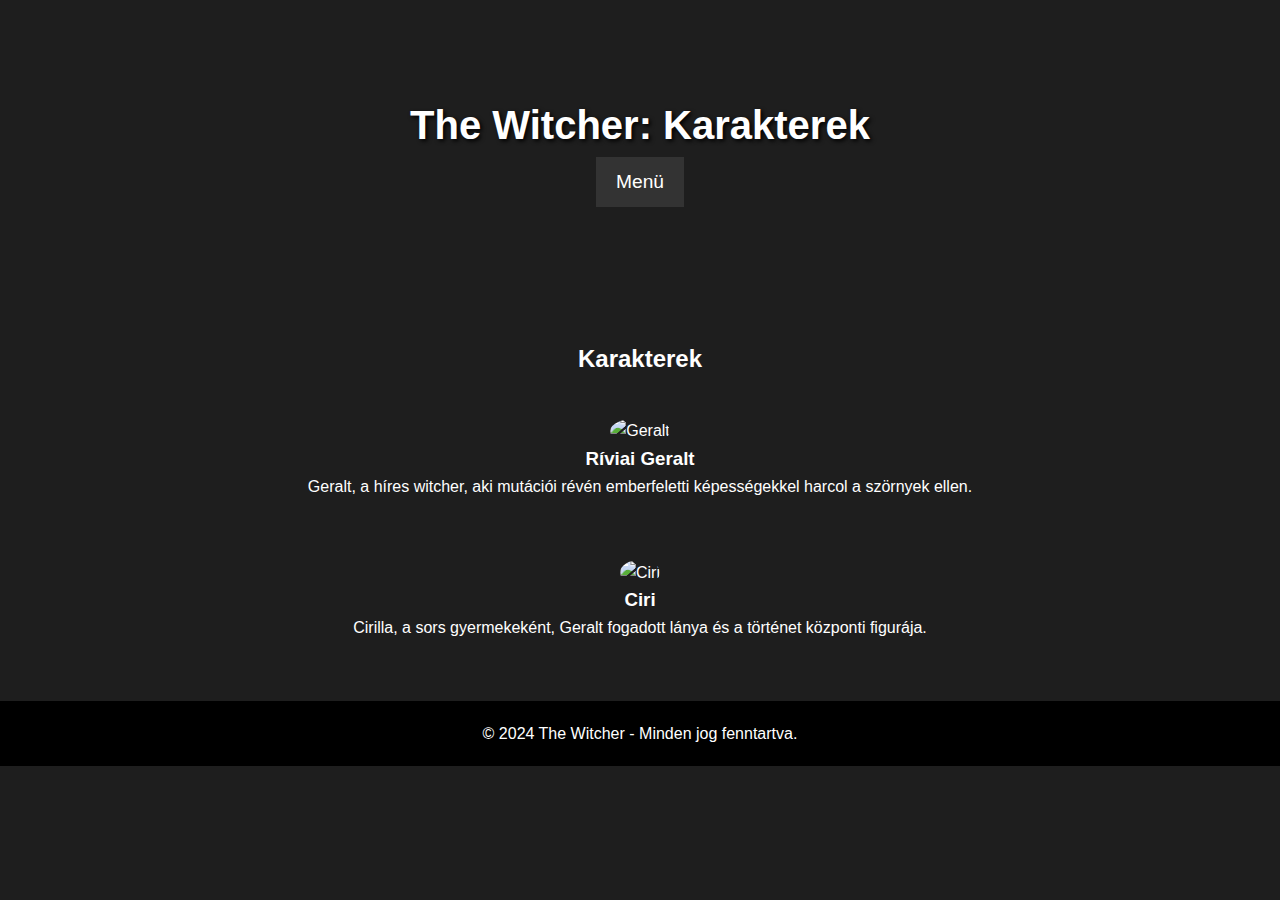
==== webVajak/characters.html @ 421a25a6 "Add files via upload" ====
<!DOCTYPE html>
<html lang="hu">
<head>
    <meta charset="UTF-8">
    <meta name="viewport" content="width=device-width, initial-scale=1.0">
    <title>The Witcher - Karakterek</title>
    <link rel="stylesheet" href="style.css">
</head>
<body>
    <header>
        <h1>The Witcher: Karakterek</h1>
        <nav>
            <ul>
                <li>
                    <a href="#">Menü</a> <!-- legordulo menupont -->
                    <ul class="dropdown">    
                        <li><a href="index.html">Főoldal</a></li>
                        <li><a href="story.html">Történet</a></li>
                        <li><a href="monsters.html">Szörnyek</a></li>
                        <li><a href="kaer-morhen.html">Kaer Morhen</a></li>
                    </ul>
                </li>    
            </ul>
        </nav>
    </header>

    <section>
        <h2>Karakterek</h2>
        <div class="character">
            <img src="https://via.placeholder.com/150" alt="Geralt">
            <h3>Ríviai Geralt</h3>
            <p>Geralt, a híres witcher, aki mutációi révén emberfeletti képességekkel harcol a szörnyek ellen.</p>
        </div>
        <div class="character">
            <img src="https://via.placeholder.com/150" alt="Ciri">
            <h3>Ciri</h3>
            <p>Cirilla, a sors gyermekeként, Geralt fogadott lánya és a történet központi figurája.</p>
        </div>
    </section>

    <footer>
        <p>&copy; 2024 The Witcher - Minden jog fenntartva.</p>
    </footer>
</body>
</html>
---- webVajak/style.css ----
* {
    margin: 0;
    padding: 0;
    box-sizing: border-box;
}

body {
    font-family: 'Arial', sans-serif;
    background-color: #1e1e1e;
    color: #ffffff;
    line-height: 1.6;
}

header {
    background: url('https://via.placeholder.com/1200x500') no-repeat center center/cover;
    height: 300px;
    text-align: center;
    color: #ffffff;
    display: flex;
    flex-direction: column;
    justify-content: center;
}

header h1 {
    font-size: 2.5rem;
    text-shadow: 2px 2px 4px #000;
}

nav ul {
    list-style-type: none;
    padding: 0;
    margin: 0;
}

nav ul li {
    display: inline-block;
    position: relative;
}

nav ul li a {
    color: #ffffff;
    padding: 10px 20px;
    text-decoration: none;
    background-color: #333;
    display: block;
    font-size: 1.2rem;
}

nav ul li ul.dropdown {
    display: none;
    position: absolute;
    top: 100%;
    left: 0;
    background-color: #333;
    padding: 0;
    margin: 0;
    list-style: none;
    z-index: 1000;
}

nav ul li ul.dropdown li {
    display: block;
}

nav ul li ul.dropdown li a {
    padding: 10px 20px;
    color: #fff;
    text-decoration: none;
    display: block;
    background-color: #444;
}

nav ul li ul.dropdown li a:hover {
    background-color: #555;
}

nav ul li:hover ul.dropdown {
    display: block;
}

section {
    padding: 40px 20px;
    text-align: center;
}

section img {
    max-width: 100%;
    height: auto;
    margin-top: 20px;
}

.character {
    display: inline-block;
    margin: 20px;
}

.character img {
    border-radius: 50%;
}

footer {
    background-color: #000;
    color: #fff;
    text-align: center;
    padding: 20px 0;
}
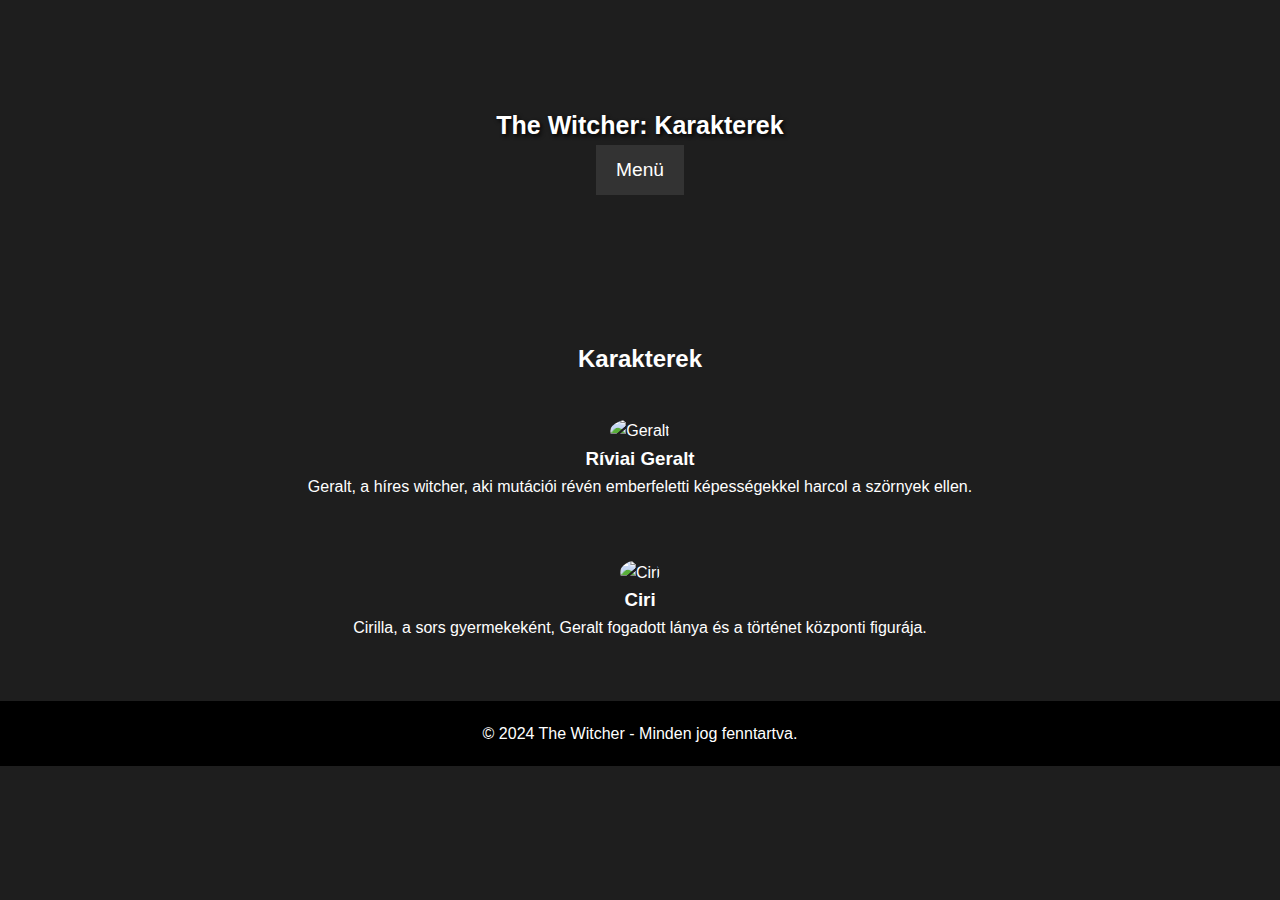
==== commit 5c43da86: "Update characters.html" ====
--- a/webVajak/characters.html
+++ b/webVajak/characters.html
@@ -18,6 +18,7 @@
                         <li><a href="story.html">Történet</a></li>
                         <li><a href="monsters.html">Szörnyek</a></li>
                         <li><a href="kaer-morhen.html">Kaer Morhen</a></li>
+                        <li><a href="games.html">A játékok</a></li>
                     </ul>
                 </li>    
             </ul>
--- a/webVajak/style.css
+++ b/webVajak/style.css
@@ -7,12 +7,31 @@
 body {
     font-family: 'Arial', sans-serif;
     background-color: #1e1e1e;
+    background-image: url('backg_image.jpg');
     color: #ffffff;
     line-height: 1.6;
 }
 
+/*.background {
+    background-image: url('backg_image.jpg');
+    background-size: auto;
+    background-position: center;
+    filter: blur(10px);
+    position: absolute;
+    width: 100%;
+    height: 100%;
+    z-index: -1;
+}*/
+
+.content {
+    background-image: url('cont_image.jpg');
+    background-position: center;
+    background-size: cover;
+    filter: blur(5px);
+}
+
 header {
-    background: url('https://via.placeholder.com/1200x500') no-repeat center center/cover;
+    background: url('backg_image.jpg') no-repeat center center/cover;
     height: 300px;
     text-align: center;
     color: #ffffff;
@@ -22,7 +41,7 @@
 }
 
 header h1 {
-    font-size: 2.5rem;
+    font-size: 25px;
     text-shadow: 2px 2px 4px #000;
 }
 
@@ -104,3 +123,4 @@
     text-align: center;
     padding: 20px 0;
 }
+
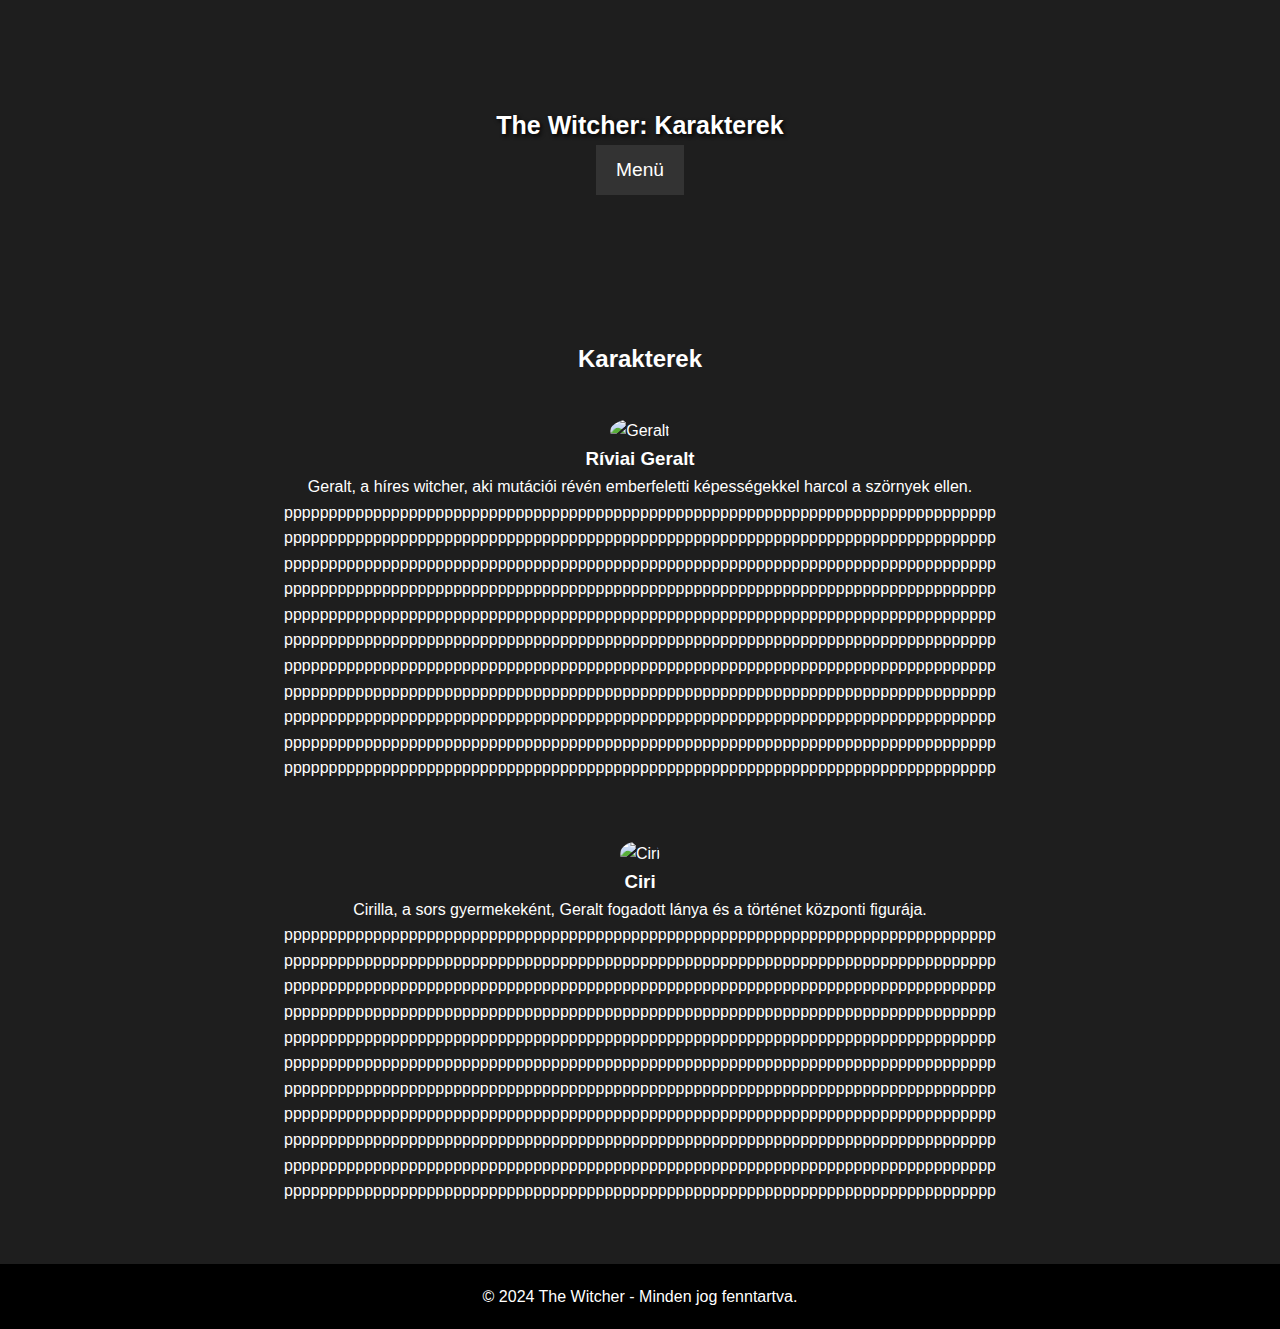
==== commit b8682023: "Update characters.html" ====
--- a/webVajak/characters.html
+++ b/webVajak/characters.html
@@ -31,11 +31,33 @@
             <img src="https://via.placeholder.com/150" alt="Geralt">
             <h3>Ríviai Geralt</h3>
             <p>Geralt, a híres witcher, aki mutációi révén emberfeletti képességekkel harcol a szörnyek ellen.</p>
+            <p>pppppppppppppppppppppppppppppppppppppppppppppppppppppppppppppppppppppppppppppppp</p>
+            <p>pppppppppppppppppppppppppppppppppppppppppppppppppppppppppppppppppppppppppppppppp</p>
+            <p>pppppppppppppppppppppppppppppppppppppppppppppppppppppppppppppppppppppppppppppppp</p>
+            <p>pppppppppppppppppppppppppppppppppppppppppppppppppppppppppppppppppppppppppppppppp</p>
+            <p>pppppppppppppppppppppppppppppppppppppppppppppppppppppppppppppppppppppppppppppppp</p>
+            <p>pppppppppppppppppppppppppppppppppppppppppppppppppppppppppppppppppppppppppppppppp</p>
+            <p>pppppppppppppppppppppppppppppppppppppppppppppppppppppppppppppppppppppppppppppppp</p>
+            <p>pppppppppppppppppppppppppppppppppppppppppppppppppppppppppppppppppppppppppppppppp</p>
+            <p>pppppppppppppppppppppppppppppppppppppppppppppppppppppppppppppppppppppppppppppppp</p>
+            <p>pppppppppppppppppppppppppppppppppppppppppppppppppppppppppppppppppppppppppppppppp</p>
+            <p>pppppppppppppppppppppppppppppppppppppppppppppppppppppppppppppppppppppppppppppppp</p>
         </div>
         <div class="character">
             <img src="https://via.placeholder.com/150" alt="Ciri">
             <h3>Ciri</h3>
             <p>Cirilla, a sors gyermekeként, Geralt fogadott lánya és a történet központi figurája.</p>
+            <p>pppppppppppppppppppppppppppppppppppppppppppppppppppppppppppppppppppppppppppppppp</p>
+            <p>pppppppppppppppppppppppppppppppppppppppppppppppppppppppppppppppppppppppppppppppp</p>
+            <p>pppppppppppppppppppppppppppppppppppppppppppppppppppppppppppppppppppppppppppppppp</p>
+            <p>pppppppppppppppppppppppppppppppppppppppppppppppppppppppppppppppppppppppppppppppp</p>
+            <p>pppppppppppppppppppppppppppppppppppppppppppppppppppppppppppppppppppppppppppppppp</p>
+            <p>pppppppppppppppppppppppppppppppppppppppppppppppppppppppppppppppppppppppppppppppp</p>
+            <p>pppppppppppppppppppppppppppppppppppppppppppppppppppppppppppppppppppppppppppppppp</p>
+            <p>pppppppppppppppppppppppppppppppppppppppppppppppppppppppppppppppppppppppppppppppp</p>
+            <p>pppppppppppppppppppppppppppppppppppppppppppppppppppppppppppppppppppppppppppppppp</p>
+            <p>pppppppppppppppppppppppppppppppppppppppppppppppppppppppppppppppppppppppppppppppp</p>
+            <p>pppppppppppppppppppppppppppppppppppppppppppppppppppppppppppppppppppppppppppppppp</p>
         </div>
     </section>
 
--- a/webVajak/style.css
+++ b/webVajak/style.css
@@ -23,12 +23,12 @@
     z-index: -1;
 }*/
 
-.content {
+/*.content {
     background-image: url('cont_image.jpg');
     background-position: center;
     background-size: cover;
     filter: blur(5px);
-}
+}*/
 
 header {
     background: url('backg_image.jpg') no-repeat center center/cover;
@@ -123,4 +123,3 @@
     text-align: center;
     padding: 20px 0;
 }
-
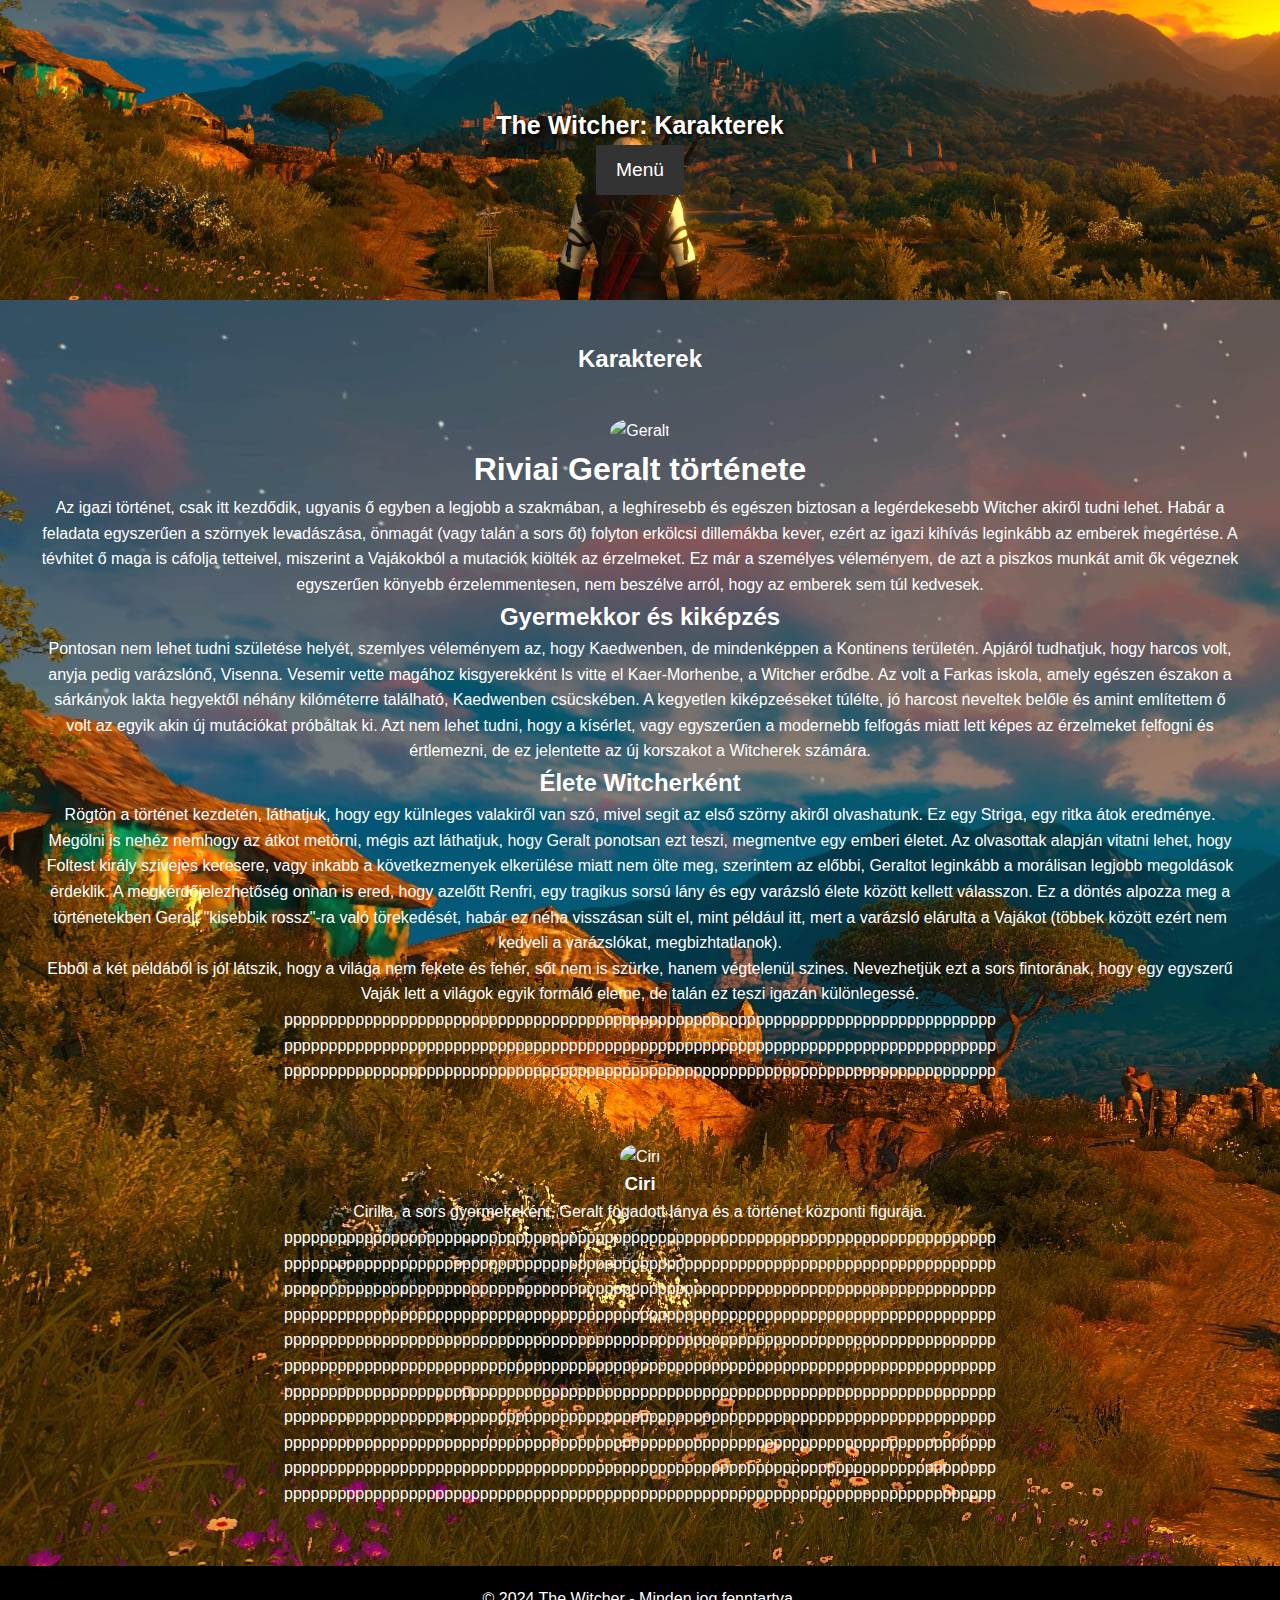
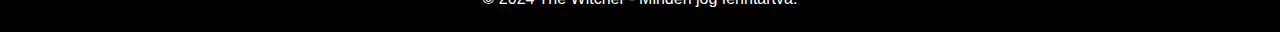
==== commit 6590206f: "Update characters.html" ====
--- a/webVajak/characters.html
+++ b/webVajak/characters.html
@@ -29,19 +29,16 @@
         <h2>Karakterek</h2>
         <div class="character">
             <img src="https://via.placeholder.com/150" alt="Geralt">
-            <h3>Ríviai Geralt</h3>
-            <p>Geralt, a híres witcher, aki mutációi révén emberfeletti képességekkel harcol a szörnyek ellen.</p>
-            <p>pppppppppppppppppppppppppppppppppppppppppppppppppppppppppppppppppppppppppppppppp</p>
-            <p>pppppppppppppppppppppppppppppppppppppppppppppppppppppppppppppppppppppppppppppppp</p>
-            <p>pppppppppppppppppppppppppppppppppppppppppppppppppppppppppppppppppppppppppppppppp</p>
-            <p>pppppppppppppppppppppppppppppppppppppppppppppppppppppppppppppppppppppppppppppppp</p>
-            <p>pppppppppppppppppppppppppppppppppppppppppppppppppppppppppppppppppppppppppppppppp</p>
-            <p>pppppppppppppppppppppppppppppppppppppppppppppppppppppppppppppppppppppppppppppppp</p>
-            <p>pppppppppppppppppppppppppppppppppppppppppppppppppppppppppppppppppppppppppppppppp</p>
-            <p>pppppppppppppppppppppppppppppppppppppppppppppppppppppppppppppppppppppppppppppppp</p>
-            <p>pppppppppppppppppppppppppppppppppppppppppppppppppppppppppppppppppppppppppppppppp</p>
-            <p>pppppppppppppppppppppppppppppppppppppppppppppppppppppppppppppppppppppppppppppppp</p>
-            <p>pppppppppppppppppppppppppppppppppppppppppppppppppppppppppppppppppppppppppppppppp</p>
+            <h1>Riviai Geralt története</h1>
+            <p>Az igazi történet, csak itt kezdődik, ugyanis ő egyben a legjobb a szakmában, a leghíresebb és egészen biztosan a legérdekesebb Witcher akiről tudni lehet. Habár a feladata egyszerűen a szörnyek levadászása, önmagát (vagy talán a sors őt) folyton erkölcsi dillemákba kever, ezért az igazi kihívás leginkább az emberek megértése. A tévhitet ő maga is cáfolja tetteivel, miszerint a Vajákokból a mutaciók kiölték az érzelmeket. Ez már a személyes véleményem, de azt a piszkos munkát amit ők végeznek egyszerűen könyebb érzelemmentesen, nem beszélve arról, hogy az emberek sem túl kedvesek.</p>
+            <h2>Gyermekkor és kiképzés</h2>
+                <p>Pontosan nem lehet tudni születése helyét, szemlyes véleményem az, hogy Kaedwenben, de mindenképpen a Kontinens területén. Apjáról tudhatjuk, hogy harcos volt, anyja pedig varázslónő, Visenna. Vesemir vette magához kisgyerekként ls vitte el Kaer-Morhenbe, a Witcher erődbe. Az volt a Farkas iskola, amely egészen északon a sárkányok lakta hegyektől néhány kilóméterre található, Kaedwenben csücskében. A kegyetlen kiképzeéseket túlélte, jó harcost neveltek belőle és amint említettem ő volt az egyik akin új mutációkat próbáltak ki. Azt nem lehet tudni, hogy a kísérlet, vagy egyszerűen a modernebb felfogás miatt lett képes az érzelmeket felfogni és értlemezni, de ez jelentette az új korszakot a Witcherek számára.</p>
+            <h2>Élete Witcherként</h2>
+                <p>Rögtön a történet kezdetén, láthatjuk, hogy egy külnleges valakiről van szó, mivel segit az első szörny akiről olvashatunk. Ez egy Striga, egy ritka átok eredménye. Megölni is nehéz nemhogy az átkot metörni, mégis azt láthatjuk, hogy Geralt ponotsan ezt teszi, megmentve egy emberi életet. Az olvasottak alapján vitatni lehet, hogy Foltest király szivejes keresere, vagy inkabb a következmenyek elkerülése miatt nem ölte meg, szerintem az előbbi, Geraltot leginkább a morálisan legjobb megoldások érdeklik. A megkérdőjelezhetőség onnan is ered, hogy azelőtt Renfri, egy tragikus sorsú lány és egy varázsló élete között kellett válasszon. Ez a döntés alpozza meg a történetekben Geralt "kisebbik rossz"-ra való törekedését, habár ez néha visszásan sült el, mint például itt, mert a varázsló elárulta a Vajákot (többek között ezért nem kedveli a varázslókat, megbizhtatlanok).</p>
+                <p>Ebből a két példáből is jól látszik, hogy a világa nem fekete és fehér, sőt nem is szürke, hanem végtelenül szines. Nevezhetjük ezt a sors fintorának, hogy egy egyszerű Vaják lett a világok egyik formáló eleme, de talán ez teszi igazán különlegessé.</p>
+                <p>pppppppppppppppppppppppppppppppppppppppppppppppppppppppppppppppppppppppppppppppp</p>
+                <p>pppppppppppppppppppppppppppppppppppppppppppppppppppppppppppppppppppppppppppppppp</p>
+                <p>pppppppppppppppppppppppppppppppppppppppppppppppppppppppppppppppppppppppppppppppp</p>
         </div>
         <div class="character">
             <img src="https://via.placeholder.com/150" alt="Ciri">
--- a/webVajak/style.css
+++ b/webVajak/style.css
@@ -38,6 +38,7 @@
     display: flex;
     flex-direction: column;
     justify-content: center;
+    
 }
 
 header h1 {
@@ -54,6 +55,7 @@
 nav ul li {
     display: inline-block;
     position: relative;
+    background: transparent(50%);
 }
 
 nav ul li a {
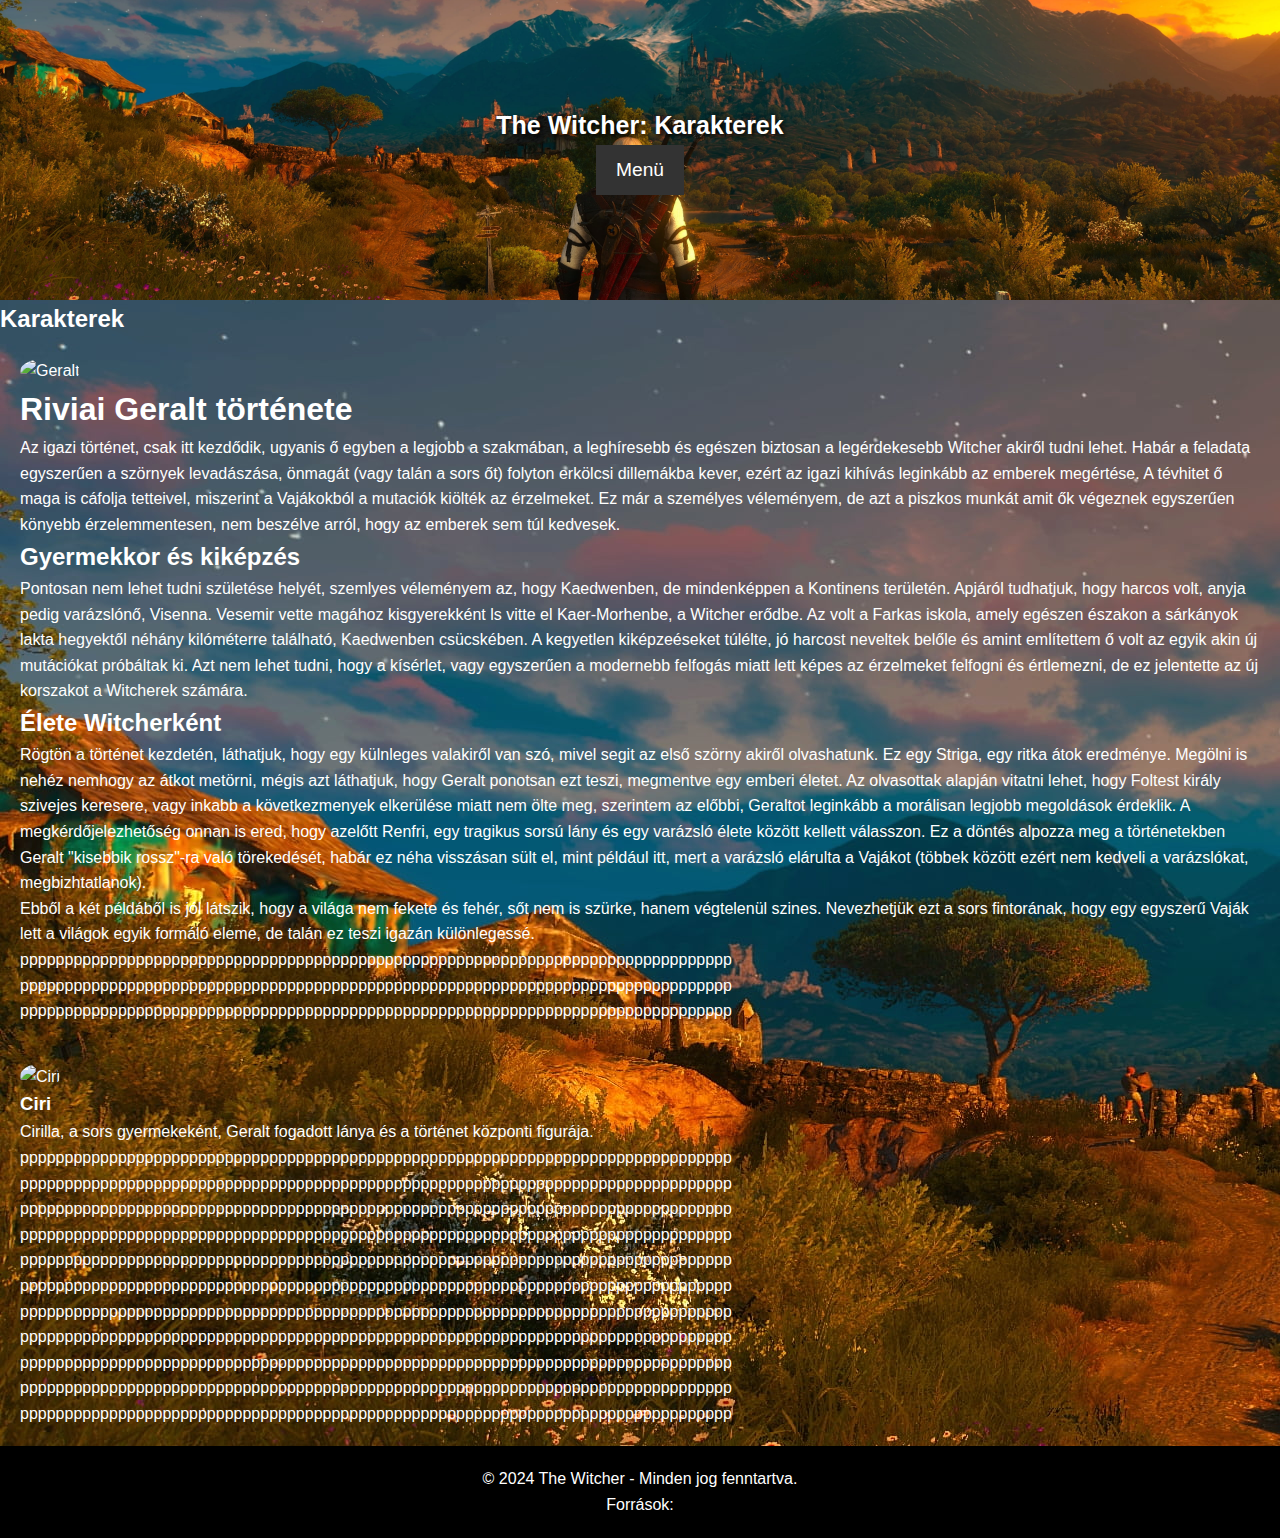
==== commit ce397749: "Update characters.html" ====
--- a/webVajak/characters.html
+++ b/webVajak/characters.html
@@ -25,41 +25,44 @@
         </nav>
     </header>
 
-    <section>
-        <h2>Karakterek</h2>
-        <div class="character">
-            <img src="https://via.placeholder.com/150" alt="Geralt">
-            <h1>Riviai Geralt története</h1>
-            <p>Az igazi történet, csak itt kezdődik, ugyanis ő egyben a legjobb a szakmában, a leghíresebb és egészen biztosan a legérdekesebb Witcher akiről tudni lehet. Habár a feladata egyszerűen a szörnyek levadászása, önmagát (vagy talán a sors őt) folyton erkölcsi dillemákba kever, ezért az igazi kihívás leginkább az emberek megértése. A tévhitet ő maga is cáfolja tetteivel, miszerint a Vajákokból a mutaciók kiölték az érzelmeket. Ez már a személyes véleményem, de azt a piszkos munkát amit ők végeznek egyszerűen könyebb érzelemmentesen, nem beszélve arról, hogy az emberek sem túl kedvesek.</p>
-            <h2>Gyermekkor és kiképzés</h2>
-                <p>Pontosan nem lehet tudni születése helyét, szemlyes véleményem az, hogy Kaedwenben, de mindenképpen a Kontinens területén. Apjáról tudhatjuk, hogy harcos volt, anyja pedig varázslónő, Visenna. Vesemir vette magához kisgyerekként ls vitte el Kaer-Morhenbe, a Witcher erődbe. Az volt a Farkas iskola, amely egészen északon a sárkányok lakta hegyektől néhány kilóméterre található, Kaedwenben csücskében. A kegyetlen kiképzeéseket túlélte, jó harcost neveltek belőle és amint említettem ő volt az egyik akin új mutációkat próbáltak ki. Azt nem lehet tudni, hogy a kísérlet, vagy egyszerűen a modernebb felfogás miatt lett képes az érzelmeket felfogni és értlemezni, de ez jelentette az új korszakot a Witcherek számára.</p>
-            <h2>Élete Witcherként</h2>
-                <p>Rögtön a történet kezdetén, láthatjuk, hogy egy külnleges valakiről van szó, mivel segit az első szörny akiről olvashatunk. Ez egy Striga, egy ritka átok eredménye. Megölni is nehéz nemhogy az átkot metörni, mégis azt láthatjuk, hogy Geralt ponotsan ezt teszi, megmentve egy emberi életet. Az olvasottak alapján vitatni lehet, hogy Foltest király szivejes keresere, vagy inkabb a következmenyek elkerülése miatt nem ölte meg, szerintem az előbbi, Geraltot leginkább a morálisan legjobb megoldások érdeklik. A megkérdőjelezhetőség onnan is ered, hogy azelőtt Renfri, egy tragikus sorsú lány és egy varázsló élete között kellett válasszon. Ez a döntés alpozza meg a történetekben Geralt "kisebbik rossz"-ra való törekedését, habár ez néha visszásan sült el, mint például itt, mert a varázsló elárulta a Vajákot (többek között ezért nem kedveli a varázslókat, megbizhtatlanok).</p>
-                <p>Ebből a két példáből is jól látszik, hogy a világa nem fekete és fehér, sőt nem is szürke, hanem végtelenül szines. Nevezhetjük ezt a sors fintorának, hogy egy egyszerű Vaják lett a világok egyik formáló eleme, de talán ez teszi igazán különlegessé.</p>
+    <div class="container">
+        <div class="main-content">
+            <h2>Karakterek</h2>
+            <div class="character">
+                <img src="https://via.placeholder.com/150" alt="Geralt">
+                <h1>Riviai Geralt története</h1>
+                <p>Az igazi történet, csak itt kezdődik, ugyanis ő egyben a legjobb a szakmában, a leghíresebb és egészen biztosan a legérdekesebb Witcher akiről tudni lehet. Habár a feladata egyszerűen a szörnyek levadászása, önmagát (vagy talán a sors őt) folyton erkölcsi dillemákba kever, ezért az igazi kihívás leginkább az emberek megértése. A tévhitet ő maga is cáfolja tetteivel, miszerint a Vajákokból a mutaciók kiölték az érzelmeket. Ez már a személyes véleményem, de azt a piszkos munkát amit ők végeznek egyszerűen könyebb érzelemmentesen, nem beszélve arról, hogy az emberek sem túl kedvesek.</p>
+                <h2>Gyermekkor és kiképzés</h2>
+                    <p>Pontosan nem lehet tudni születése helyét, szemlyes véleményem az, hogy Kaedwenben, de mindenképpen a Kontinens területén. Apjáról tudhatjuk, hogy harcos volt, anyja pedig varázslónő, Visenna. Vesemir vette magához kisgyerekként ls vitte el Kaer-Morhenbe, a Witcher erődbe. Az volt a Farkas iskola, amely egészen északon a sárkányok lakta hegyektől néhány kilóméterre található, Kaedwenben csücskében. A kegyetlen kiképzeéseket túlélte, jó harcost neveltek belőle és amint említettem ő volt az egyik akin új mutációkat próbáltak ki. Azt nem lehet tudni, hogy a kísérlet, vagy egyszerűen a modernebb felfogás miatt lett képes az érzelmeket felfogni és értlemezni, de ez jelentette az új korszakot a Witcherek számára.</p>
+                <h2>Élete Witcherként</h2>
+                    <p>Rögtön a történet kezdetén, láthatjuk, hogy egy külnleges valakiről van szó, mivel segit az első szörny akiről olvashatunk. Ez egy Striga, egy ritka átok eredménye. Megölni is nehéz nemhogy az átkot metörni, mégis azt láthatjuk, hogy Geralt ponotsan ezt teszi, megmentve egy emberi életet. Az olvasottak alapján vitatni lehet, hogy Foltest király szivejes keresere, vagy inkabb a következmenyek elkerülése miatt nem ölte meg, szerintem az előbbi, Geraltot leginkább a morálisan legjobb megoldások érdeklik. A megkérdőjelezhetőség onnan is ered, hogy azelőtt Renfri, egy tragikus sorsú lány és egy varázsló élete között kellett válasszon. Ez a döntés alpozza meg a történetekben Geralt "kisebbik rossz"-ra való törekedését, habár ez néha visszásan sült el, mint például itt, mert a varázsló elárulta a Vajákot (többek között ezért nem kedveli a varázslókat, megbizhtatlanok).</p>
+                    <p>Ebből a két példáből is jól látszik, hogy a világa nem fekete és fehér, sőt nem is szürke, hanem végtelenül szines. Nevezhetjük ezt a sors fintorának, hogy egy egyszerű Vaják lett a világok egyik formáló eleme, de talán ez teszi igazán különlegessé.</p>
+                    <p>pppppppppppppppppppppppppppppppppppppppppppppppppppppppppppppppppppppppppppppppp</p>
+                    <p>pppppppppppppppppppppppppppppppppppppppppppppppppppppppppppppppppppppppppppppppp</p>
+                    <p>pppppppppppppppppppppppppppppppppppppppppppppppppppppppppppppppppppppppppppppppp</p>
+            </div>
+            <div class="character">
+                <img src="https://via.placeholder.com/150" alt="Ciri">
+                <h3>Ciri</h3>
+                <p>Cirilla, a sors gyermekeként, Geralt fogadott lánya és a történet központi figurája.</p>
                 <p>pppppppppppppppppppppppppppppppppppppppppppppppppppppppppppppppppppppppppppppppp</p>
                 <p>pppppppppppppppppppppppppppppppppppppppppppppppppppppppppppppppppppppppppppppppp</p>
                 <p>pppppppppppppppppppppppppppppppppppppppppppppppppppppppppppppppppppppppppppppppp</p>
+                <p>pppppppppppppppppppppppppppppppppppppppppppppppppppppppppppppppppppppppppppppppp</p>
+                <p>pppppppppppppppppppppppppppppppppppppppppppppppppppppppppppppppppppppppppppppppp</p>
+                <p>pppppppppppppppppppppppppppppppppppppppppppppppppppppppppppppppppppppppppppppppp</p>
+                <p>pppppppppppppppppppppppppppppppppppppppppppppppppppppppppppppppppppppppppppppppp</p>
+                <p>pppppppppppppppppppppppppppppppppppppppppppppppppppppppppppppppppppppppppppppppp</p>
+                <p>pppppppppppppppppppppppppppppppppppppppppppppppppppppppppppppppppppppppppppppppp</p>
+                <p>pppppppppppppppppppppppppppppppppppppppppppppppppppppppppppppppppppppppppppppppp</p>
+                <p>pppppppppppppppppppppppppppppppppppppppppppppppppppppppppppppppppppppppppppppppp</p>
+            </div>
         </div>
-        <div class="character">
-            <img src="https://via.placeholder.com/150" alt="Ciri">
-            <h3>Ciri</h3>
-            <p>Cirilla, a sors gyermekeként, Geralt fogadott lánya és a történet központi figurája.</p>
-            <p>pppppppppppppppppppppppppppppppppppppppppppppppppppppppppppppppppppppppppppppppp</p>
-            <p>pppppppppppppppppppppppppppppppppppppppppppppppppppppppppppppppppppppppppppppppp</p>
-            <p>pppppppppppppppppppppppppppppppppppppppppppppppppppppppppppppppppppppppppppppppp</p>
-            <p>pppppppppppppppppppppppppppppppppppppppppppppppppppppppppppppppppppppppppppppppp</p>
-            <p>pppppppppppppppppppppppppppppppppppppppppppppppppppppppppppppppppppppppppppppppp</p>
-            <p>pppppppppppppppppppppppppppppppppppppppppppppppppppppppppppppppppppppppppppppppp</p>
-            <p>pppppppppppppppppppppppppppppppppppppppppppppppppppppppppppppppppppppppppppppppp</p>
-            <p>pppppppppppppppppppppppppppppppppppppppppppppppppppppppppppppppppppppppppppppppp</p>
-            <p>pppppppppppppppppppppppppppppppppppppppppppppppppppppppppppppppppppppppppppppppp</p>
-            <p>pppppppppppppppppppppppppppppppppppppppppppppppppppppppppppppppppppppppppppppppp</p>
-            <p>pppppppppppppppppppppppppppppppppppppppppppppppppppppppppppppppppppppppppppppppp</p>
-        </div>
-    </section>
+    </div>
 
     <footer>
         <p>&copy; 2024 The Witcher - Minden jog fenntartva.</p>
+        <p>Források:</p>
     </footer>
 </body>
 </html>
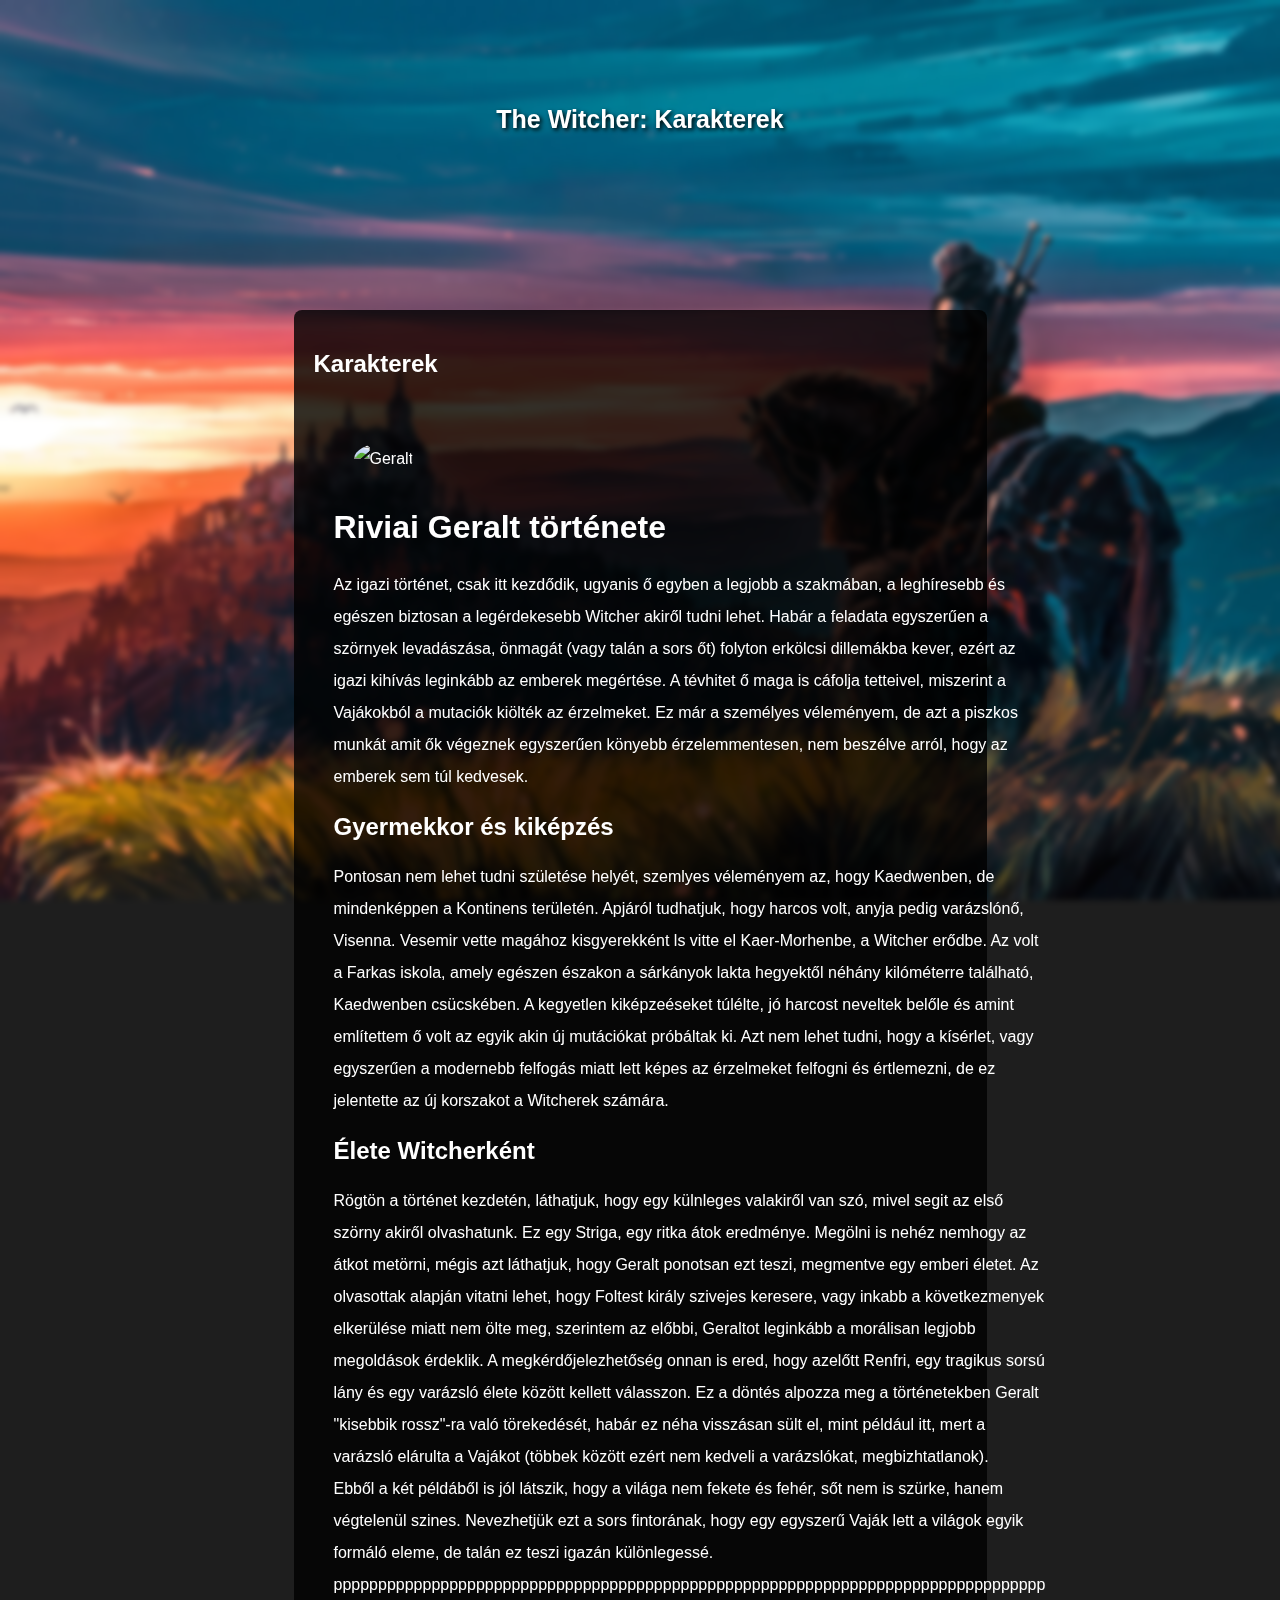
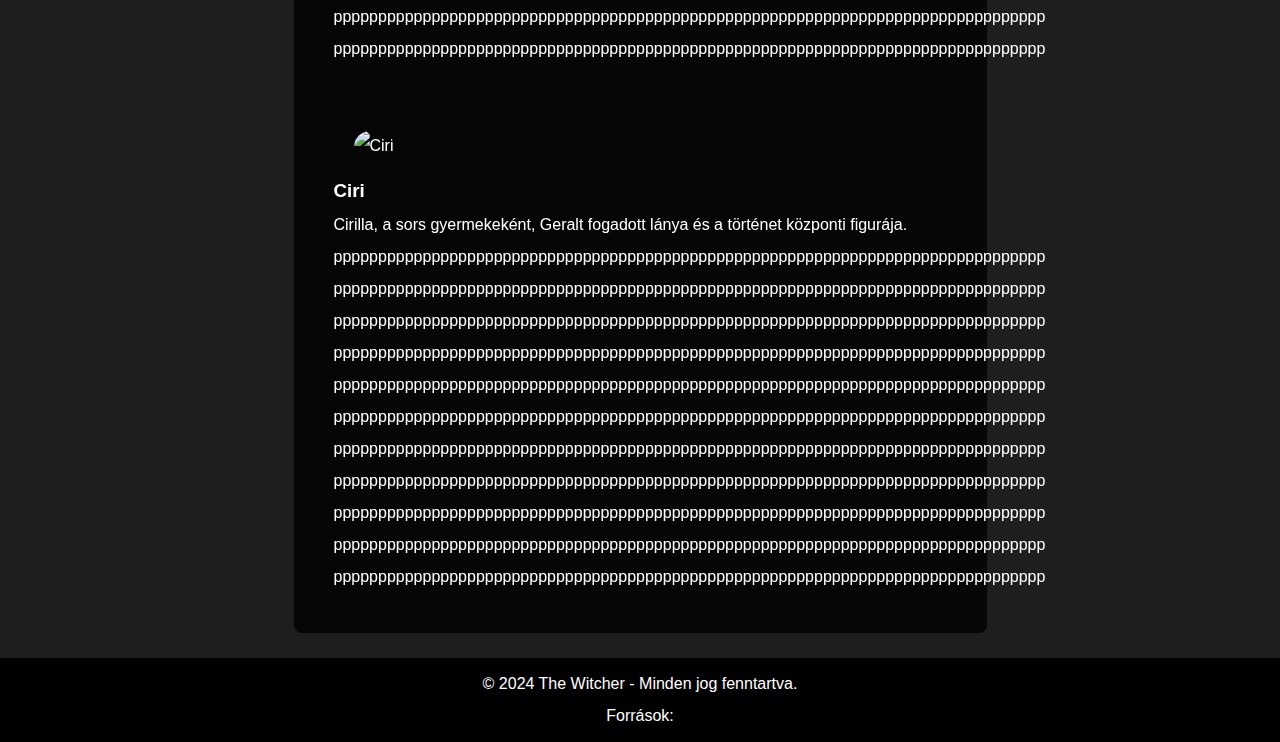
==== commit 19fd610b: "Update characters.html" ====
--- a/webVajak/characters.html
+++ b/webVajak/characters.html
@@ -12,7 +12,7 @@
         <nav>
             <ul>
                 <li>
-                    <a href="#">Menü</a> <!-- legordulo menupont -->
+                    <!-- <a href="#">Menü</a> <!-- legordulo menupont -->
                     <ul class="dropdown">    
                         <li><a href="index.html">Főoldal</a></li>
                         <li><a href="story.html">Történet</a></li>
--- a/webVajak/style.css
+++ b/webVajak/style.css
@@ -2,14 +2,25 @@
     margin: 0;
     padding: 0;
     box-sizing: border-box;
+    transition: all 0.5 ease-in-out;
 }
 
 body {
     font-family: 'Arial', sans-serif;
     background-color: #1e1e1e;
-    background-image: url('backg_image.jpg');
+    background-image: url('cont_image.jpg');
     color: #ffffff;
-    line-height: 1.6;
+    line-height: 2;
+    background-attachment: fixed;
+    background-repeat: no-repeat;
+    background-size: cover;
+    background-position: center;
+    display: flex;
+    flex-direction: column;
+    /*align-items: center;*/
+    /*justify-content: center;*/
+    backdrop-filter: blur(3px);
+    z-index: 1;
 }
 
 /*.background {
@@ -31,19 +42,26 @@
 }*/
 
 header {
-    background: url('backg_image.jpg') no-repeat center center/cover;
     height: 300px;
     text-align: center;
     color: #ffffff;
     display: flex;
     flex-direction: column;
     justify-content: center;
-    
+    padding: 20px;
+    border-bottom: 2px salmon;
+    z-index: 3;
 }
 
 header h1 {
     font-size: 25px;
     text-shadow: 2px 2px 4px #000;
+    margin: 0 0 30px 0;
+}
+
+nav {
+    position: relative;
+    z-index: 3;
 }
 
 nav ul {
@@ -53,61 +71,102 @@
 }
 
 nav ul li {
-    display: inline-block;
-    position: relative;
-    background: transparent(50%);
+  display: inline-block;
+  position: relative;
+  margin-right: 20px;
 }
 
 nav ul li a {
-    color: #ffffff;
-    padding: 10px 20px;
-    text-decoration: none;
-    background-color: #333;
-    display: block;
-    font-size: 1.2rem;
+  color: #ffffff;
+  padding: 10px 20px;
+  text-decoration: none;
+  background-color: #333;
+  display: block;
+  font-size: 1.2rem;
+  border-radius: 5px;
+  transition: background-color 0.2s ease-in-out;
+}
+
+nav ul li a:hover {
+  background-color: #555;
 }
 
 nav ul li ul.dropdown {
     display: none;
     position: absolute;
     top: 100%;
-    left: 0;
+    left: 50%;
+    transform: translateX(-50%);
     background-color: #333;
-    padding: 0;
+    padding: 10px;
     margin: 0;
     list-style: none;
-    z-index: 1000;
-}
-
-nav ul li ul.dropdown li {
+    border-radius: 5px;
+    box-shadow: 0 0 10px rgba(0, 0, 0, 0.2);
+    z-index: 4;
+    text-align: center;
+  }
+  
+  nav ul li ul.dropdown li {
     display: block;
-}
-
-nav ul li ul.dropdown li a {
+    margin-bottom: 10px;
+    white-space: nowrap;
+  }
+  
+  nav ul li ul.dropdown li a {
     padding: 10px 20px;
     color: #fff;
     text-decoration: none;
     display: block;
     background-color: #444;
+    border-radius: 5px;
+    transition: background-color 0.2s ease-in-out;
+    width: auto;
+  }
+  
+  nav ul li ul.dropdown li a:hover {
+    background-color: #555;
+  }
+  
+  nav ul li:hover ul.dropdown {
+    display: block;
+  }
+  
+  nav ul li ul.dropdown::before {
+    content: "";
+    position: absolute;
+    top: -10px;
+    left: 50%;
+    transform: translateX(-50%);
+    border-bottom: 10px solid #333;
+    border-left: 10px solid transparent;
+    border-right: 10px solid transparent;
+  }
+
+.container {
+    display: flex;
+    justify-content: center;
+    padding: 10px;
+    /*height: 100vh; /* Teljes nézetmagasság */
+    margin: 0 auto;
+    width: 100%;
+    z-index: 2;
+    overflow: visible;
+    /*position: relative;*/
 }
 
-nav ul li ul.dropdown li a:hover {
-    background-color: #555;
+.main-content {
+    width: 55%;
+    /*height: 80vh; /* Meghatározott magasságú központi rész */
+    background-color: rgba(0, 0, 0, 0.8);
+    padding: 20px;
+    /* overflow-y: scroll; /* Görgethető függőlegesen */
+    border-radius: 8px;
 }
 
-nav ul li:hover ul.dropdown {
-    display: block;
-}
-
-section {
-    padding: 40px 20px;
-    text-align: center;
-}
-
-section img {
-    max-width: 100%;
-    height: auto;
-    margin-top: 20px;
+.main-content img {
+    margin: 25px 20px 10px 20px;
+    border-radius: 10px;
 }
 
 .character {
@@ -123,5 +182,12 @@
     background-color: #000;
     color: #fff;
     text-align: center;
-    padding: 20px 0;
+    padding: 10px 0;
+    border-top: 2px burlywood;
+    margin-top: 15px;
+    z-index: 2;
 }
+
+h1, h2{
+    margin: 10px 0 10px 0;
+}
